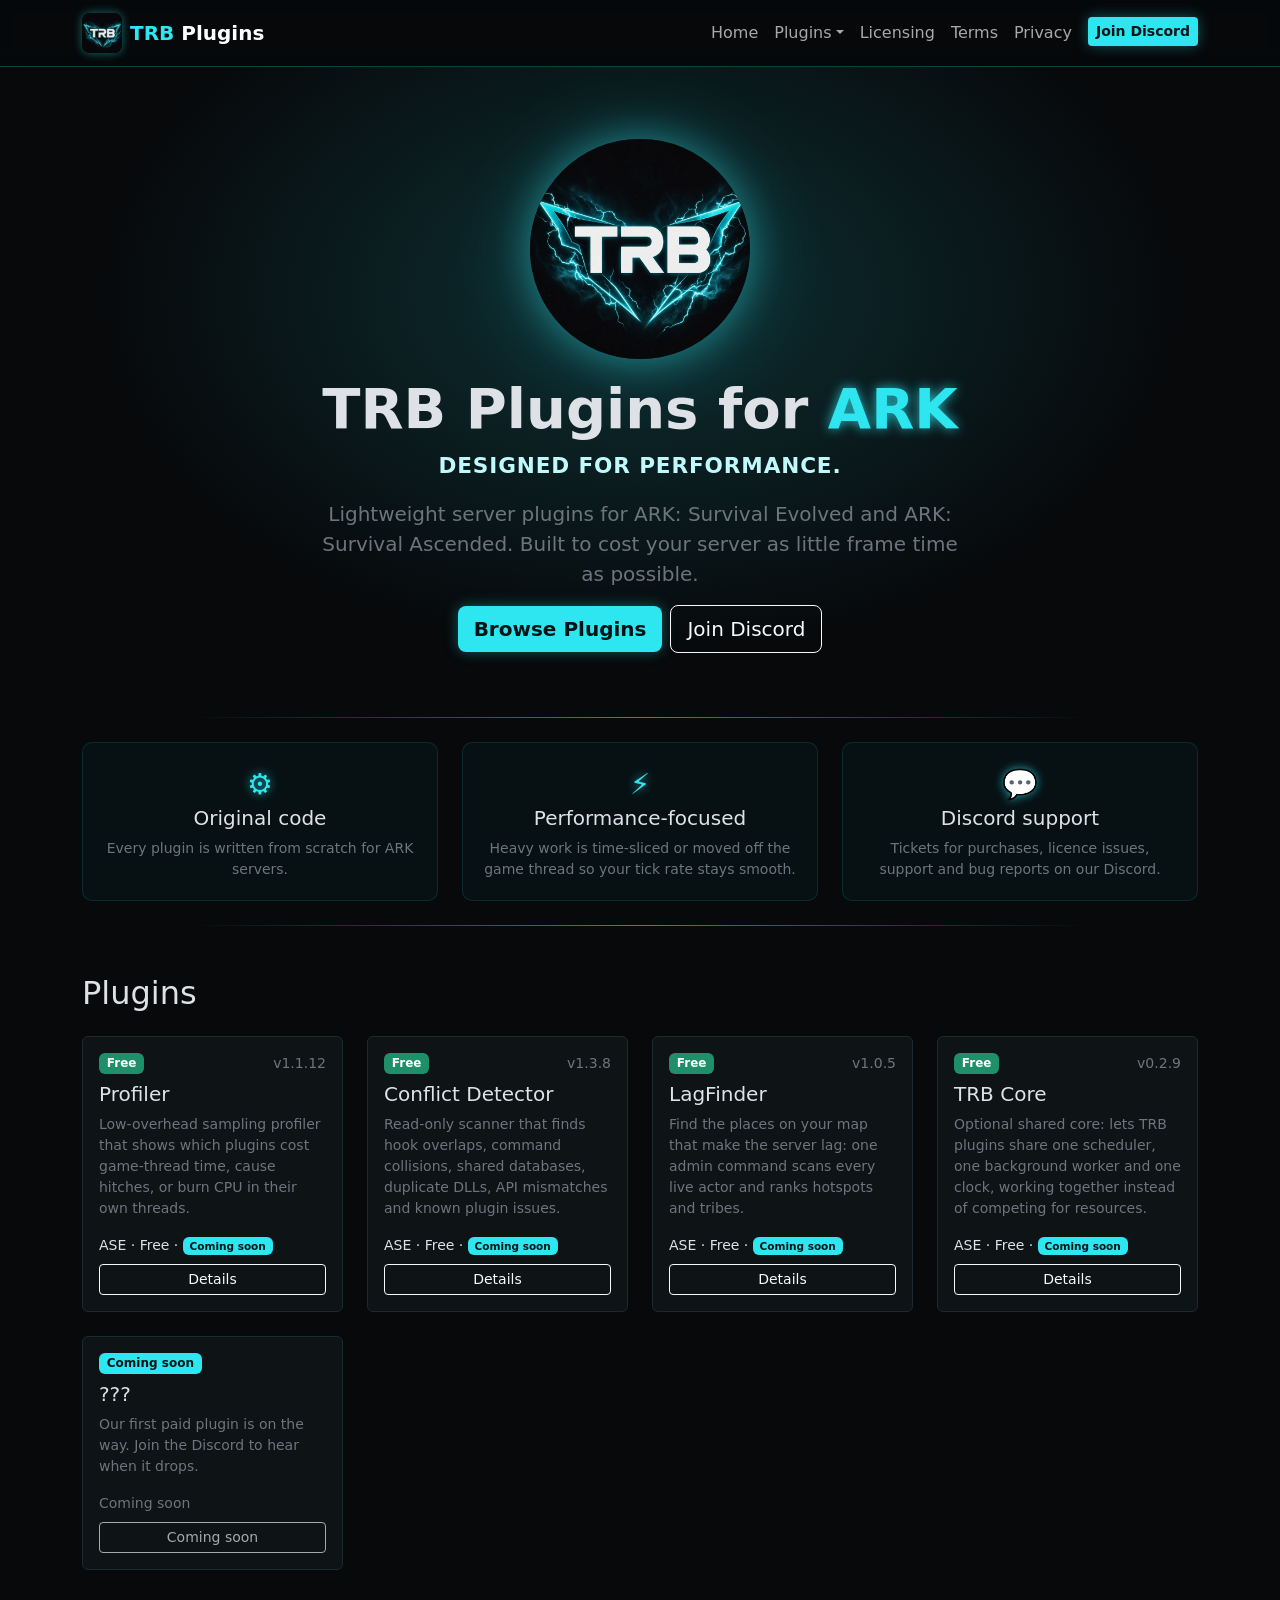
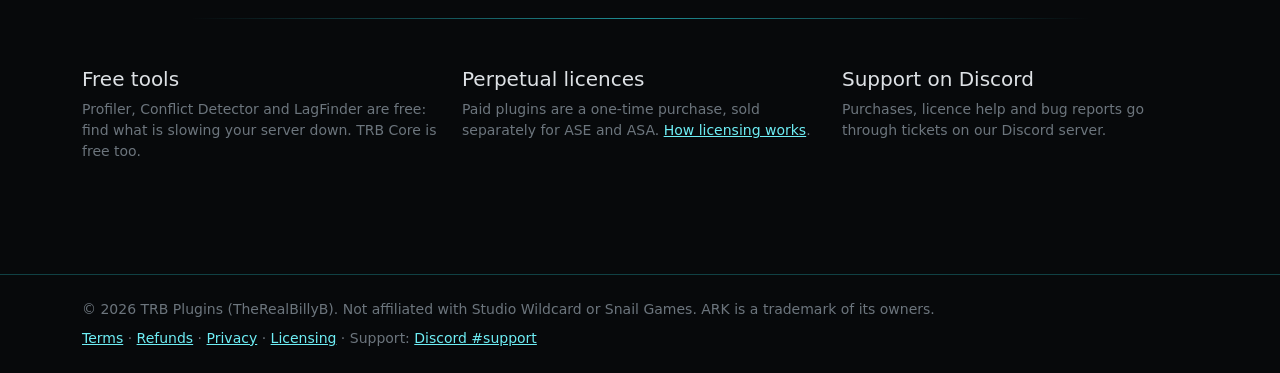
==== index.html @ 2f32173f "TRB Plugins website" ====
<!doctype html><html lang="en" data-bs-theme="dark"><head><meta charset="utf-8"><meta name="viewport" content="width=device-width,initial-scale=1">
<title>Home | TRB Plugins</title>
<link href="https://cdn.jsdelivr.net/npm/bootstrap@5.3.3/dist/css/bootstrap.min.css" rel="stylesheet">
<link href="assets/style.css" rel="stylesheet"><link rel="icon" href="favicon.ico"><link rel="apple-touch-icon" href="assets/apple-touch-icon.png"></head><body>
<nav class="navbar navbar-expand-md sticky-top glass-nav"><div class="container">
<a class="navbar-brand fw-bold d-flex align-items-center gap-2" href="index.html"><img src="assets/logo.jpg" alt="TRB logo" width="40" height="40" class="brand-logo"><span><span class="text-accent">TRB</span> Plugins</span></a>
<button class="navbar-toggler" type="button" data-bs-toggle="collapse" data-bs-target="#nav"><span class="navbar-toggler-icon"></span></button>
<div class="collapse navbar-collapse" id="nav"><ul class="navbar-nav ms-auto"><li class="nav-item"><a class="nav-link" href="index.html">Home</a></li><li class="nav-item dropdown hover-dd"><a class="nav-link dropdown-toggle" href="index.html#plugins" role="button" data-bs-toggle="dropdown" aria-expanded="false">Plugins</a><ul class="dropdown-menu dropdown-menu-dark"><li><a class="dropdown-item" href="free-plugins.html">Free Plugins</a></li><li><a class="dropdown-item" href="paid-plugins.html">Paid Plugins</a></li><li><hr class="dropdown-divider"></li><li><a class="dropdown-item" href="index.html#plugins">All plugins</a></li></ul></li><li class="nav-item"><a class="nav-link" href="licensing.html">Licensing</a></li><li class="nav-item"><a class="nav-link" href="terms.html">Terms</a></li><li class="nav-item"><a class="nav-link" href="privacy.html">Privacy</a></li>
<li class="nav-item ms-md-2"><a class="btn btn-accent btn-sm mt-1" href="https://discord.gg/Ec59jzYAnx">Join Discord</a></li></ul></div></div></nav>
<main><section class="hero text-center"><div class="bolts" aria-hidden="true"><span></span><span></span><span></span><span></span><span></span><span></span></div><div class="container position-relative">
<img src="assets/logo.jpg" alt="TRB logo" class="hero-logo mb-3" width="220" height="220">
<h1 class="display-4 fw-bold">TRB Plugins for <span class="text-accent glow-text">ARK</span></h1>
<p class="tagline">Designed for performance.</p>
<p class="lead text-secondary col-lg-7 mx-auto">Lightweight server plugins for ARK: Survival Evolved and ARK: Survival Ascended. Built to cost your server as little frame time as possible.</p>
<a href="#plugins" class="btn btn-accent btn-lg me-2">Browse Plugins</a><a href="https://discord.gg/Ec59jzYAnx" class="btn btn-outline-light btn-lg">Join Discord</a></div></section>
<div class="divider"></div><section class="container py-4"><div class="row g-4 text-center why">
<div class="col-md-4"><div class="why-item"><div class="why-ico">&#9881;</div><h5>Original code</h5><p class="small text-secondary mb-0">Every plugin is written from scratch for ARK servers.</p></div></div>
<div class="col-md-4"><div class="why-item"><div class="why-ico">&#9889;</div><h5>Performance-focused</h5><p class="small text-secondary mb-0">Heavy work is time-sliced or moved off the game thread so your tick rate stays smooth.</p></div></div>
<div class="col-md-4"><div class="why-item"><div class="why-ico">&#128172;</div><h5>Discord support</h5><p class="small text-secondary mb-0">Tickets for purchases, licence issues, support and bug reports on our Discord.</p></div></div></div></section>
<div class="divider"></div><section id="plugins" class="container py-5"><h2 class="mb-4">Plugins</h2><div class="row g-4"><div class="col-md-6 col-lg-3"><div class="card plugin-card h-100"><div class="card-body d-flex flex-column">
<div class="d-flex justify-content-between mb-2"><span class="badge badge-free">Free</span><small class="text-secondary">v1.1.12</small></div>
<h5 class="card-title">Profiler</h5><p class="card-text small text-secondary flex-grow-1">Low-overhead sampling profiler that shows which plugins cost game-thread time, cause hitches, or burn CPU in their own threads.</p>
<p class="small mb-2">ASE &middot; Free &middot; <span class="badge badge-paid">Coming soon</span></p>
<a href="profiler.html" class="btn btn-outline-light btn-sm">Details</a></div></div></div><div class="col-md-6 col-lg-3"><div class="card plugin-card h-100"><div class="card-body d-flex flex-column">
<div class="d-flex justify-content-between mb-2"><span class="badge badge-free">Free</span><small class="text-secondary">v1.3.8</small></div>
<h5 class="card-title">Conflict Detector</h5><p class="card-text small text-secondary flex-grow-1">Read-only scanner that finds hook overlaps, command collisions, shared databases, duplicate DLLs, API mismatches and known plugin issues.</p>
<p class="small mb-2">ASE &middot; Free &middot; <span class="badge badge-paid">Coming soon</span></p>
<a href="conflict-detector.html" class="btn btn-outline-light btn-sm">Details</a></div></div></div><div class="col-md-6 col-lg-3"><div class="card plugin-card h-100"><div class="card-body d-flex flex-column">
<div class="d-flex justify-content-between mb-2"><span class="badge badge-free">Free</span><small class="text-secondary">v1.0.5</small></div>
<h5 class="card-title">LagFinder</h5><p class="card-text small text-secondary flex-grow-1">Find the places on your map that make the server lag: one admin command scans every live actor and ranks hotspots and tribes.</p>
<p class="small mb-2">ASE &middot; Free &middot; <span class="badge badge-paid">Coming soon</span></p>
<a href="lagfinder.html" class="btn btn-outline-light btn-sm">Details</a></div></div></div><div class="col-md-6 col-lg-3"><div class="card plugin-card h-100"><div class="card-body d-flex flex-column">
<div class="d-flex justify-content-between mb-2"><span class="badge badge-free">Free</span><small class="text-secondary">v0.2.9</small></div>
<h5 class="card-title">TRB Core</h5><p class="card-text small text-secondary flex-grow-1">Optional shared core: lets TRB plugins share one scheduler, one background worker and one clock, working together instead of competing for resources.</p>
<p class="small mb-2">ASE &middot; Free &middot; <span class="badge badge-paid">Coming soon</span></p>
<a href="core.html" class="btn btn-outline-light btn-sm">Details</a></div></div></div><div class="col-md-6 col-lg-3"><div class="card plugin-card h-100"><div class="card-body d-flex flex-column">
<div class="d-flex justify-content-between mb-2"><span class="badge badge-paid">Coming soon</span><small class="text-secondary"></small></div>
<h5 class="card-title">&#63;&#63;&#63;</h5><p class="card-text small text-secondary flex-grow-1">Our first paid plugin is on the way. Join the Discord to hear when it drops.</p>
<p class="small mb-2 text-secondary">Coming soon</p>
<span class="btn btn-outline-light btn-sm disabled" aria-disabled="true">Coming soon</span></div></div></div></div>
<div class="divider my-5"></div><div class="row g-4"><div class="col-md-4"><h5>Free tools</h5><p class="small text-secondary">Profiler, Conflict Detector and LagFinder are free: find what is slowing your server down. TRB Core is free too.</p></div>
<div class="col-md-4"><h5>Perpetual licences</h5><p class="small text-secondary">Paid plugins are a one-time purchase, sold separately for ASE and ASA. <a href="licensing.html">How licensing works</a>.</p></div>
<div class="col-md-4"><h5>Support on Discord</h5><p class="small text-secondary">Purchases, licence help and bug reports go through tickets on our Discord server.</p></div></div></section></main>
<footer class="border-top border-accent-subtle py-4 mt-5 small text-secondary"><div class="container d-flex flex-wrap justify-content-between gap-2">
<div>&copy; 2026 TRB Plugins (TheRealBillyB). Not affiliated with Studio Wildcard or Snail Games. ARK is a trademark of its owners.</div>
<div><a href="terms.html">Terms</a> &middot; <a href="refunds.html">Refunds</a> &middot; <a href="privacy.html">Privacy</a> &middot; <a href="licensing.html">Licensing</a> &middot; Support: <a href="https://discord.gg/wGnuQbdYXY">Discord #support</a></div></div></footer>
<script src="https://cdn.jsdelivr.net/npm/bootstrap@5.3.3/dist/js/bootstrap.bundle.min.js"></script></body></html>
---- assets/style.css ----
:root{--accent:#2ee6f0;--accent-d:#12b5c4}
body{background:#07090b}
.text-accent{color:var(--accent)!important}
.btn-accent{background:var(--accent);color:#031417;border:none;font-weight:600;box-shadow:0 0 14px rgba(46,230,240,.35)}
.btn-accent:hover{background:#7ff3f8;color:#031417;box-shadow:0 0 22px rgba(46,230,240,.7)}
.glass-nav{background:rgba(7,9,11,.85);backdrop-filter:blur(8px);border-bottom:1px solid rgba(46,230,240,.25)}
.brand-logo{border-radius:8px;box-shadow:0 0 10px rgba(46,230,240,.45)}
.border-accent-subtle{border-color:rgba(46,230,240,.25)!important}
@media (min-width:768px){.hover-dd:hover>.dropdown-menu{display:block;margin-top:0}}
.dropdown-menu{border-color:rgba(46,230,240,.3)}
.hero{position:relative;overflow:hidden;padding:4.5rem 0 4rem;background:radial-gradient(ellipse at 50% 35%,rgba(46,230,240,.18) 0%,rgba(7,9,11,0) 60%),#07090b}
.hero-logo{border-radius:50%;object-fit:cover;box-shadow:0 0 40px rgba(46,230,240,.45),0 0 90px rgba(46,230,240,.2);animation:pulse 4s ease-in-out infinite}
@keyframes pulse{50%{box-shadow:0 0 60px rgba(46,230,240,.7),0 0 120px rgba(46,230,240,.3)}}
.glow-text{text-shadow:0 0 12px rgba(46,230,240,.8)}
.tagline{font-size:1.35rem;font-weight:600;letter-spacing:.04em;color:#bff9fc;text-transform:uppercase}
.bolts span{position:absolute;top:-20%;width:2px;height:140%;background:linear-gradient(transparent,rgba(46,230,240,.55),transparent);filter:blur(1px);opacity:0;transform:skewX(-20deg);animation:bolt 7s linear infinite}
.bolts span:nth-child(1){left:8%;animation-delay:0s}.bolts span:nth-child(2){left:22%;animation-delay:2.3s}.bolts span:nth-child(3){left:38%;animation-delay:4.1s}
.bolts span:nth-child(4){left:63%;animation-delay:1.2s}.bolts span:nth-child(5){left:79%;animation-delay:3.4s}.bolts span:nth-child(6){left:92%;animation-delay:5.5s}
@keyframes bolt{0%,88%,100%{opacity:0}90%{opacity:.9}92%{opacity:.2}94%{opacity:.7}}
@media (prefers-reduced-motion:reduce){.bolts span,.hero-logo{animation:none}}
.divider{height:1px;max-width:900px;margin:0 auto;background:linear-gradient(90deg,transparent,rgba(46,230,240,.6),transparent)}
.why-item{padding:1.25rem;border-radius:10px;background:rgba(46,230,240,.04);border:1px solid rgba(46,230,240,.12);height:100%}
.why-ico{font-size:1.8rem;color:var(--accent);text-shadow:0 0 10px rgba(46,230,240,.7)}
.card{background:#0e1316;border-color:#1c2a30}
.plugin-card{transition:transform .2s,box-shadow .2s,border-color .2s}
.plugin-card:hover{transform:translateY(-4px);border-color:rgba(46,230,240,.6);box-shadow:0 0 22px rgba(46,230,240,.25)}
.page-head{padding:3rem 0 2rem;background:radial-gradient(ellipse at top,rgba(46,230,240,.12),transparent 70%)}
.badge-free{background:#1f8f6a}.badge-paid{background:var(--accent);color:#031417}
.ph{background:#5a1f1f;color:#ffd0d0;padding:0 .3em;border-radius:3px}
.draft{border:2px dashed #c94;padding:.75rem 1rem;border-radius:6px;background:#2a2112}
a{color:#6eeef5}code{color:#8ff3f8}
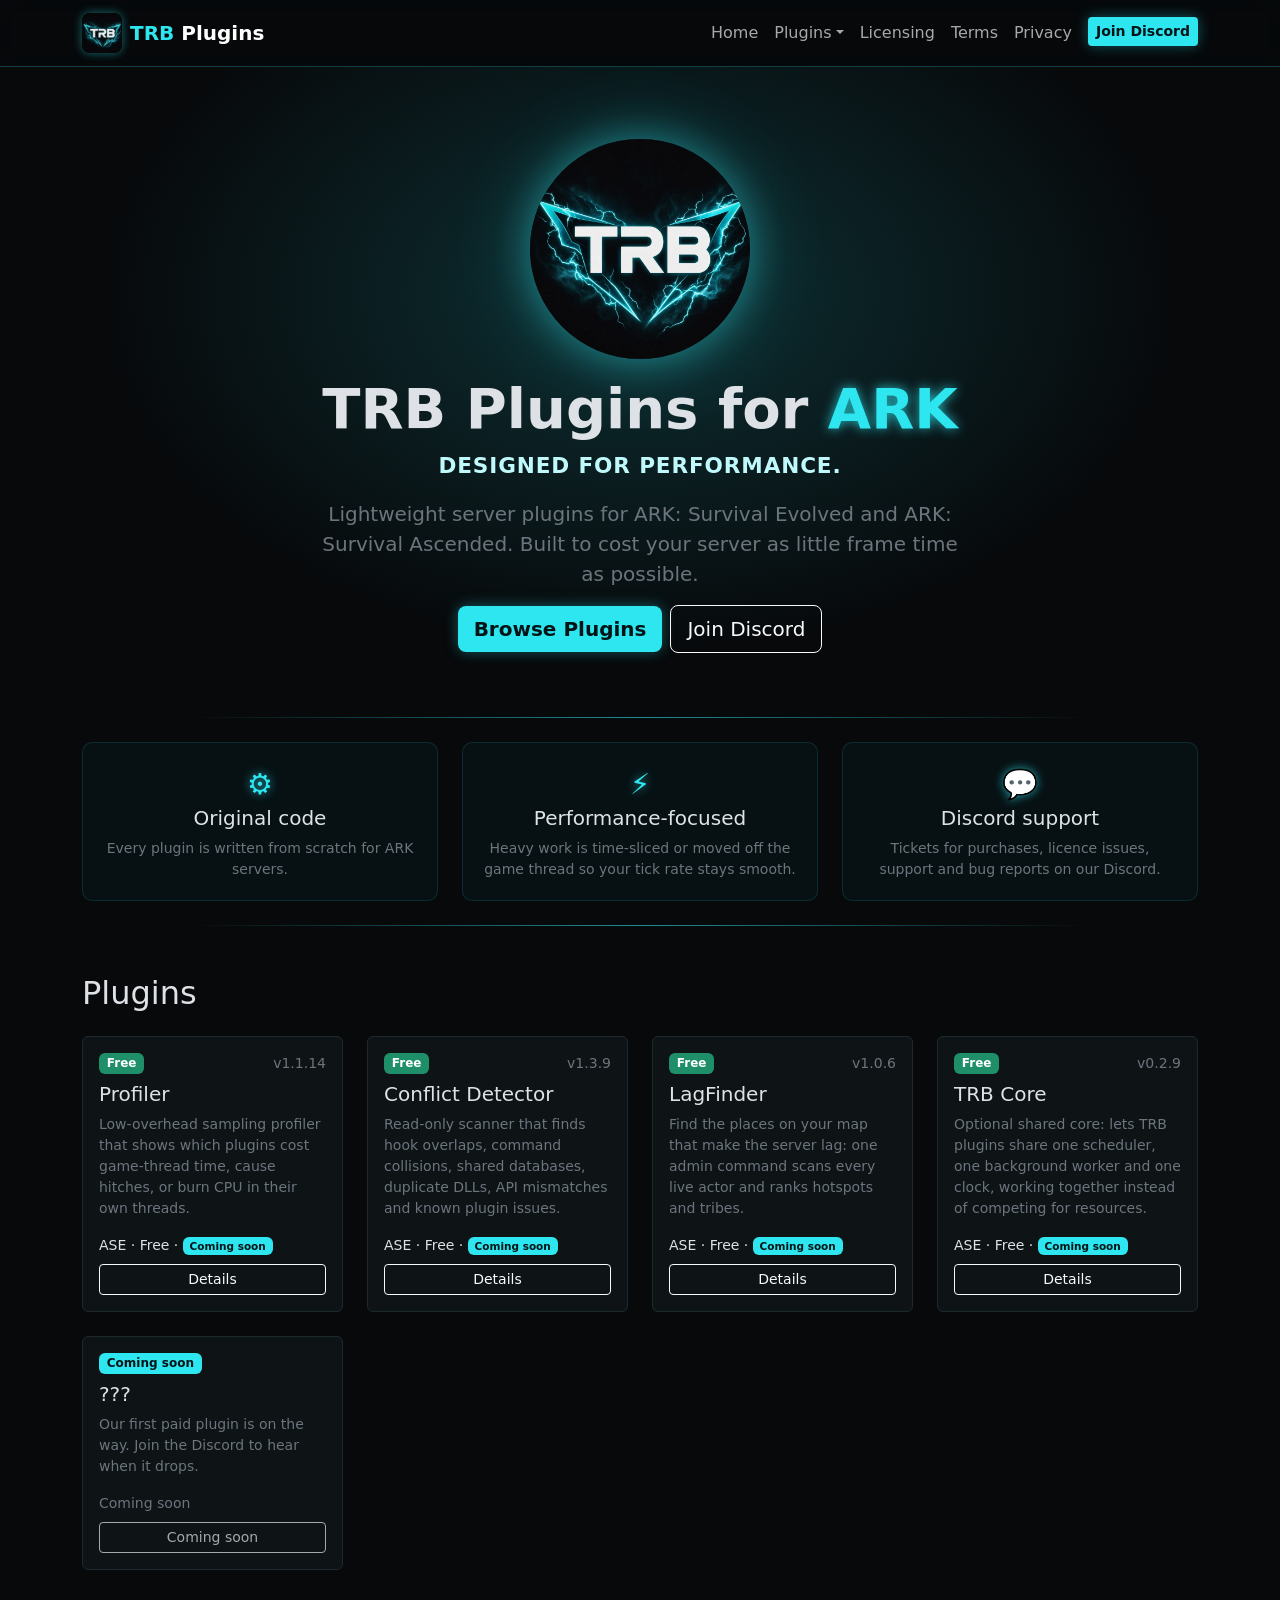
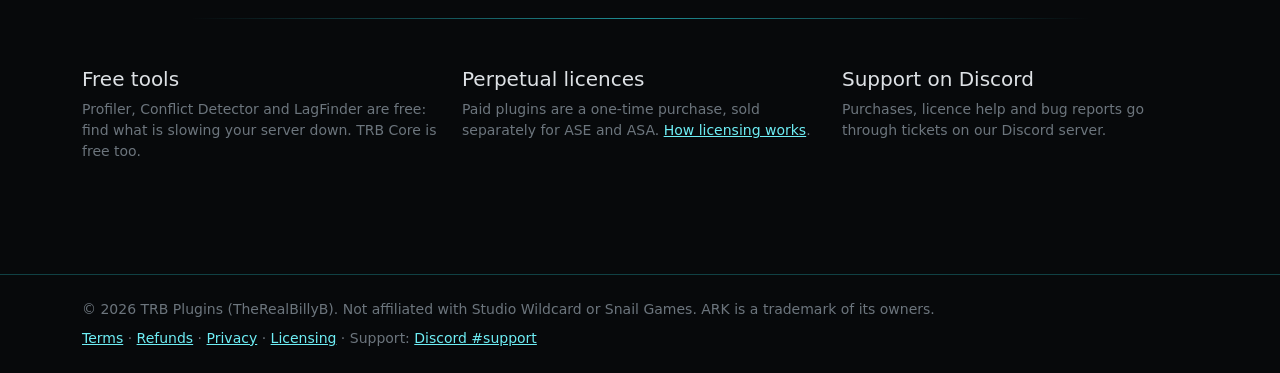
==== commit fc9a30cc: "Versions: Profiler 1.1.14, Conflict Detector 1.3.9, LagFinder 1.0.6 (all still coming soon)" ====
--- a/index.html
+++ b/index.html
@@ -18,15 +18,15 @@
 <div class="col-md-4"><div class="why-item"><div class="why-ico">&#9889;</div><h5>Performance-focused</h5><p class="small text-secondary mb-0">Heavy work is time-sliced or moved off the game thread so your tick rate stays smooth.</p></div></div>
 <div class="col-md-4"><div class="why-item"><div class="why-ico">&#128172;</div><h5>Discord support</h5><p class="small text-secondary mb-0">Tickets for purchases, licence issues, support and bug reports on our Discord.</p></div></div></div></section>
 <div class="divider"></div><section id="plugins" class="container py-5"><h2 class="mb-4">Plugins</h2><div class="row g-4"><div class="col-md-6 col-lg-3"><div class="card plugin-card h-100"><div class="card-body d-flex flex-column">
-<div class="d-flex justify-content-between mb-2"><span class="badge badge-free">Free</span><small class="text-secondary">v1.1.12</small></div>
+<div class="d-flex justify-content-between mb-2"><span class="badge badge-free">Free</span><small class="text-secondary">v1.1.14</small></div>
 <h5 class="card-title">Profiler</h5><p class="card-text small text-secondary flex-grow-1">Low-overhead sampling profiler that shows which plugins cost game-thread time, cause hitches, or burn CPU in their own threads.</p>
 <p class="small mb-2">ASE &middot; Free &middot; <span class="badge badge-paid">Coming soon</span></p>
 <a href="profiler.html" class="btn btn-outline-light btn-sm">Details</a></div></div></div><div class="col-md-6 col-lg-3"><div class="card plugin-card h-100"><div class="card-body d-flex flex-column">
-<div class="d-flex justify-content-between mb-2"><span class="badge badge-free">Free</span><small class="text-secondary">v1.3.8</small></div>
+<div class="d-flex justify-content-between mb-2"><span class="badge badge-free">Free</span><small class="text-secondary">v1.3.9</small></div>
 <h5 class="card-title">Conflict Detector</h5><p class="card-text small text-secondary flex-grow-1">Read-only scanner that finds hook overlaps, command collisions, shared databases, duplicate DLLs, API mismatches and known plugin issues.</p>
 <p class="small mb-2">ASE &middot; Free &middot; <span class="badge badge-paid">Coming soon</span></p>
 <a href="conflict-detector.html" class="btn btn-outline-light btn-sm">Details</a></div></div></div><div class="col-md-6 col-lg-3"><div class="card plugin-card h-100"><div class="card-body d-flex flex-column">
-<div class="d-flex justify-content-between mb-2"><span class="badge badge-free">Free</span><small class="text-secondary">v1.0.5</small></div>
+<div class="d-flex justify-content-between mb-2"><span class="badge badge-free">Free</span><small class="text-secondary">v1.0.6</small></div>
 <h5 class="card-title">LagFinder</h5><p class="card-text small text-secondary flex-grow-1">Find the places on your map that make the server lag: one admin command scans every live actor and ranks hotspots and tribes.</p>
 <p class="small mb-2">ASE &middot; Free &middot; <span class="badge badge-paid">Coming soon</span></p>
 <a href="lagfinder.html" class="btn btn-outline-light btn-sm">Details</a></div></div></div><div class="col-md-6 col-lg-3"><div class="card plugin-card h-100"><div class="card-body d-flex flex-column">
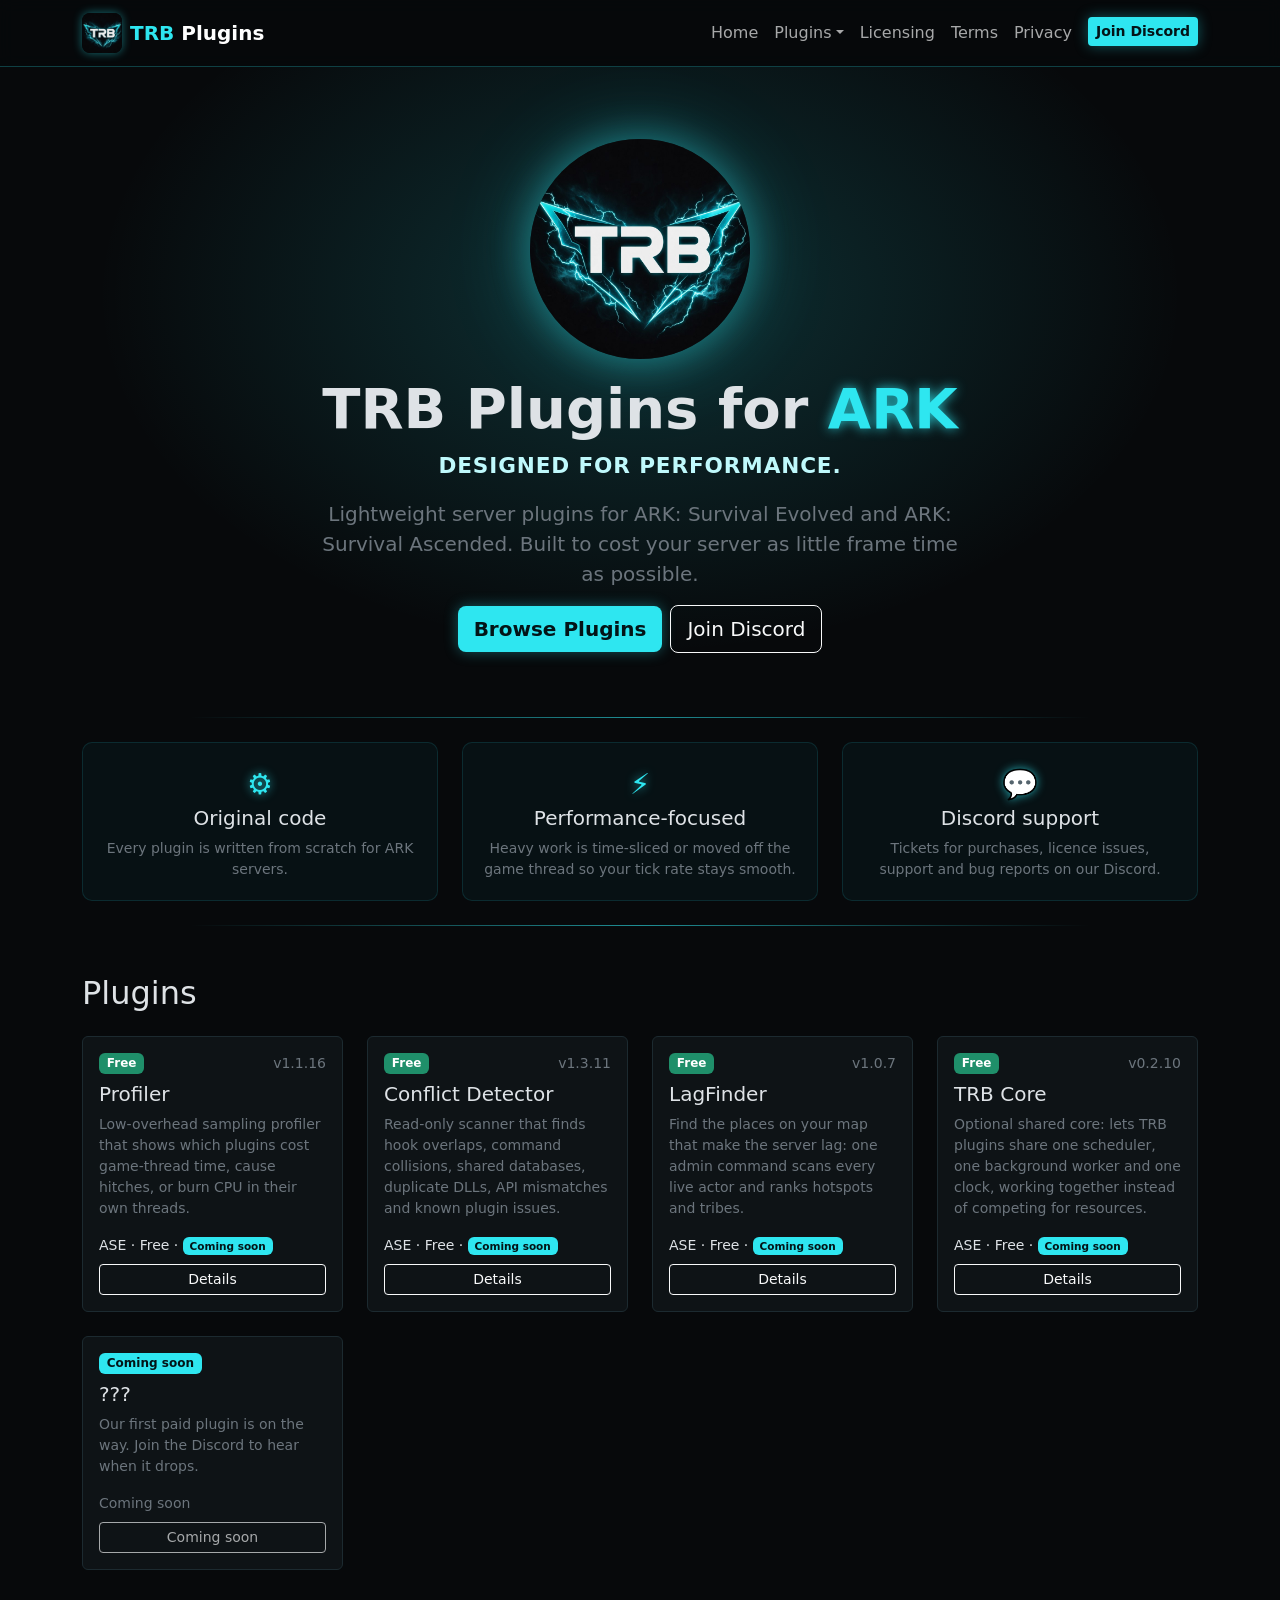
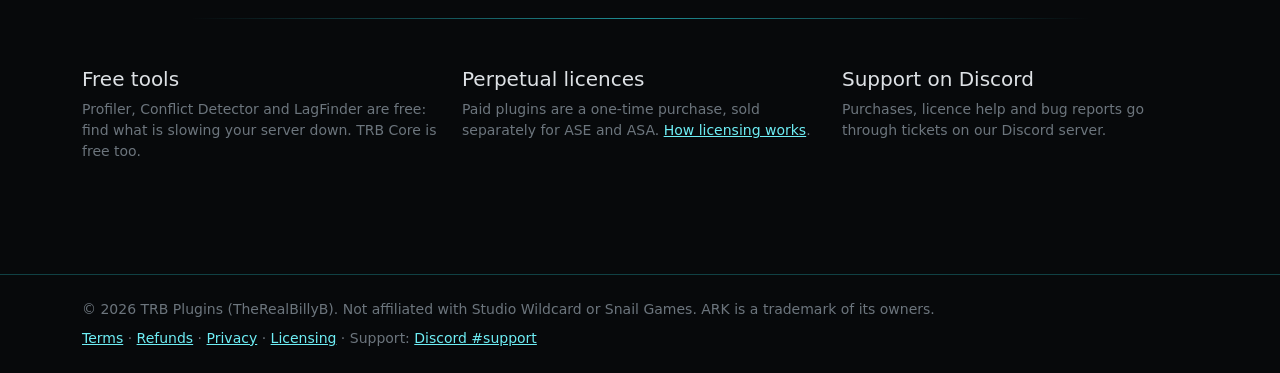
==== commit 3d68908c: "Versions: Profiler 1.1.16, Conflict Detector 1.3.11, LagFinder 1.0.7, Core 0.2.10; drop preview-comm" ====
--- a/index.html
+++ b/index.html
@@ -18,19 +18,19 @@
 <div class="col-md-4"><div class="why-item"><div class="why-ico">&#9889;</div><h5>Performance-focused</h5><p class="small text-secondary mb-0">Heavy work is time-sliced or moved off the game thread so your tick rate stays smooth.</p></div></div>
 <div class="col-md-4"><div class="why-item"><div class="why-ico">&#128172;</div><h5>Discord support</h5><p class="small text-secondary mb-0">Tickets for purchases, licence issues, support and bug reports on our Discord.</p></div></div></div></section>
 <div class="divider"></div><section id="plugins" class="container py-5"><h2 class="mb-4">Plugins</h2><div class="row g-4"><div class="col-md-6 col-lg-3"><div class="card plugin-card h-100"><div class="card-body d-flex flex-column">
-<div class="d-flex justify-content-between mb-2"><span class="badge badge-free">Free</span><small class="text-secondary">v1.1.14</small></div>
+<div class="d-flex justify-content-between mb-2"><span class="badge badge-free">Free</span><small class="text-secondary">v1.1.16</small></div>
 <h5 class="card-title">Profiler</h5><p class="card-text small text-secondary flex-grow-1">Low-overhead sampling profiler that shows which plugins cost game-thread time, cause hitches, or burn CPU in their own threads.</p>
 <p class="small mb-2">ASE &middot; Free &middot; <span class="badge badge-paid">Coming soon</span></p>
 <a href="profiler.html" class="btn btn-outline-light btn-sm">Details</a></div></div></div><div class="col-md-6 col-lg-3"><div class="card plugin-card h-100"><div class="card-body d-flex flex-column">
-<div class="d-flex justify-content-between mb-2"><span class="badge badge-free">Free</span><small class="text-secondary">v1.3.9</small></div>
+<div class="d-flex justify-content-between mb-2"><span class="badge badge-free">Free</span><small class="text-secondary">v1.3.11</small></div>
 <h5 class="card-title">Conflict Detector</h5><p class="card-text small text-secondary flex-grow-1">Read-only scanner that finds hook overlaps, command collisions, shared databases, duplicate DLLs, API mismatches and known plugin issues.</p>
 <p class="small mb-2">ASE &middot; Free &middot; <span class="badge badge-paid">Coming soon</span></p>
 <a href="conflict-detector.html" class="btn btn-outline-light btn-sm">Details</a></div></div></div><div class="col-md-6 col-lg-3"><div class="card plugin-card h-100"><div class="card-body d-flex flex-column">
-<div class="d-flex justify-content-between mb-2"><span class="badge badge-free">Free</span><small class="text-secondary">v1.0.6</small></div>
+<div class="d-flex justify-content-between mb-2"><span class="badge badge-free">Free</span><small class="text-secondary">v1.0.7</small></div>
 <h5 class="card-title">LagFinder</h5><p class="card-text small text-secondary flex-grow-1">Find the places on your map that make the server lag: one admin command scans every live actor and ranks hotspots and tribes.</p>
 <p class="small mb-2">ASE &middot; Free &middot; <span class="badge badge-paid">Coming soon</span></p>
 <a href="lagfinder.html" class="btn btn-outline-light btn-sm">Details</a></div></div></div><div class="col-md-6 col-lg-3"><div class="card plugin-card h-100"><div class="card-body d-flex flex-column">
-<div class="d-flex justify-content-between mb-2"><span class="badge badge-free">Free</span><small class="text-secondary">v0.2.9</small></div>
+<div class="d-flex justify-content-between mb-2"><span class="badge badge-free">Free</span><small class="text-secondary">v0.2.10</small></div>
 <h5 class="card-title">TRB Core</h5><p class="card-text small text-secondary flex-grow-1">Optional shared core: lets TRB plugins share one scheduler, one background worker and one clock, working together instead of competing for resources.</p>
 <p class="small mb-2">ASE &middot; Free &middot; <span class="badge badge-paid">Coming soon</span></p>
 <a href="core.html" class="btn btn-outline-light btn-sm">Details</a></div></div></div><div class="col-md-6 col-lg-3"><div class="card plugin-card h-100"><div class="card-body d-flex flex-column">
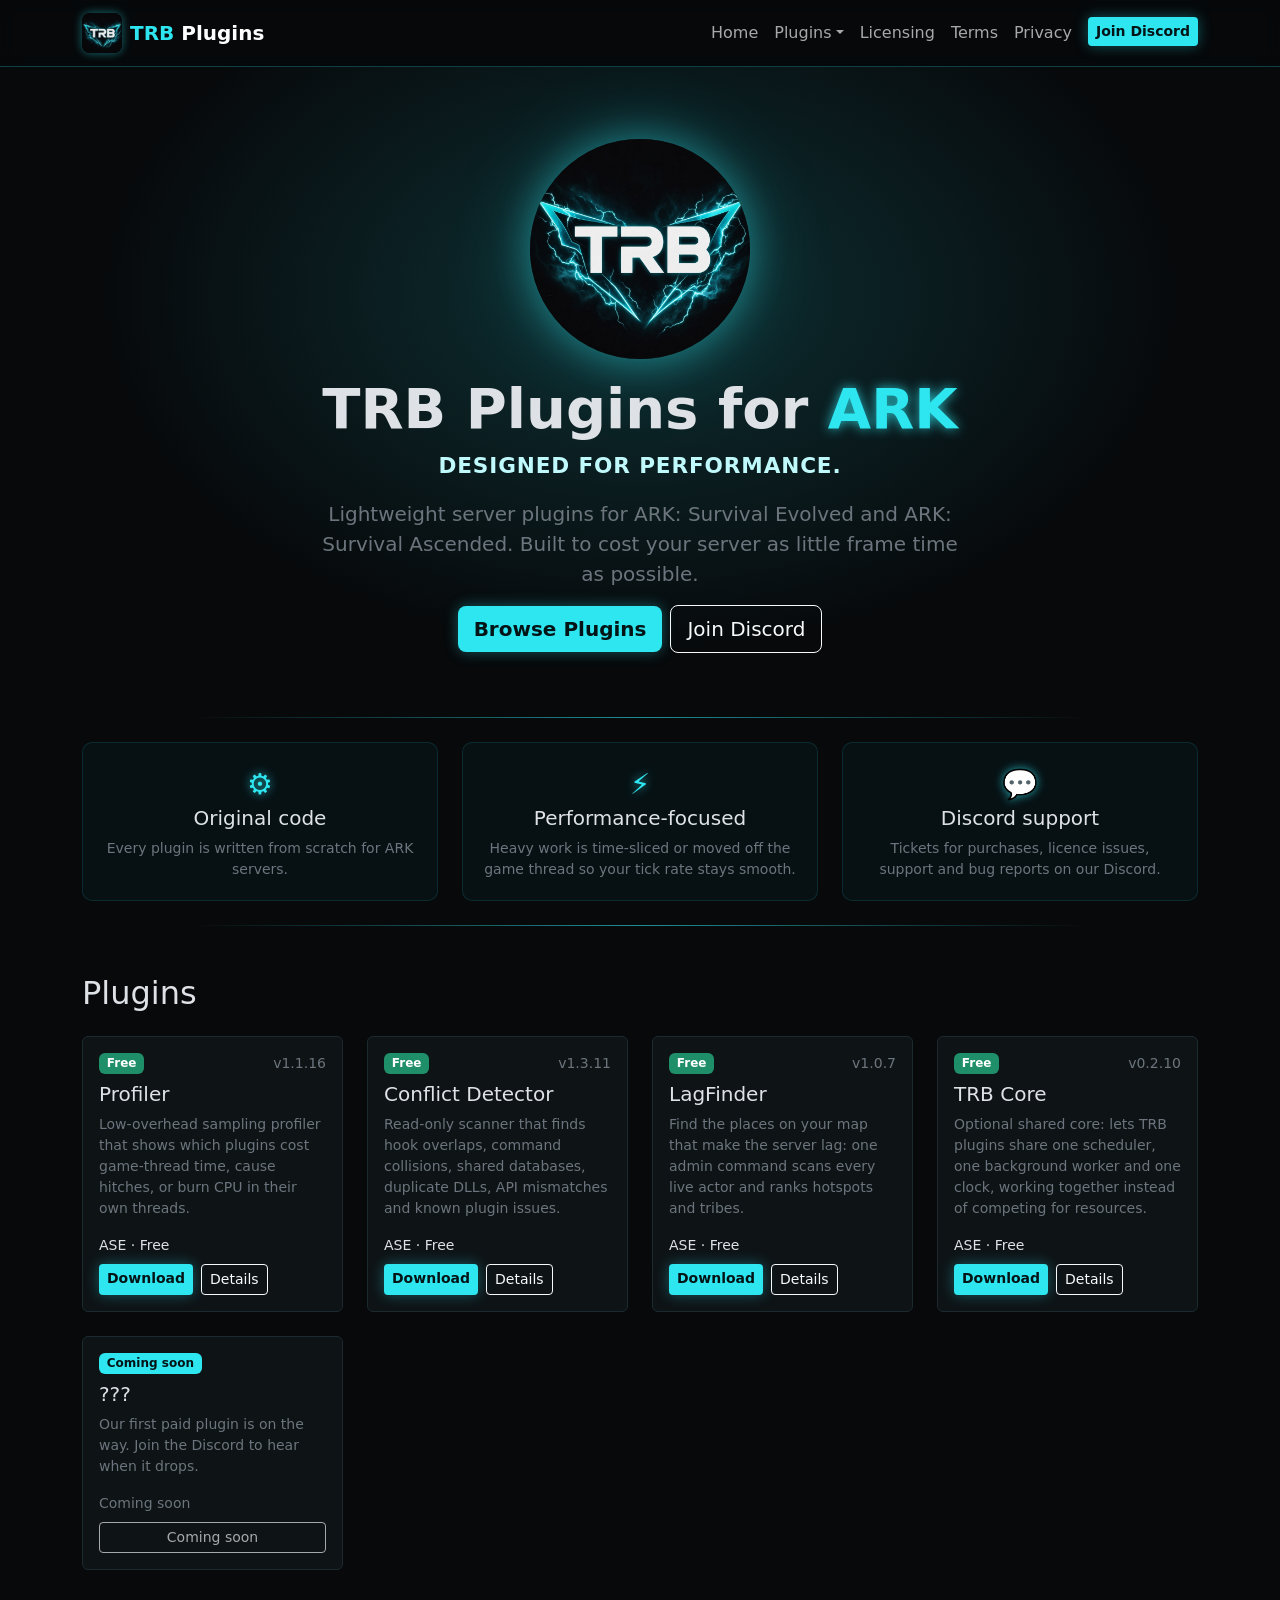
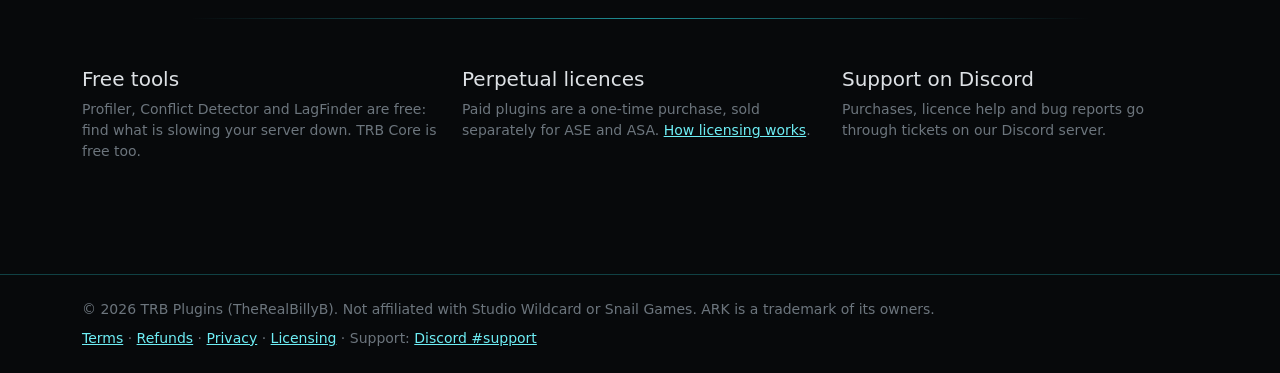
==== commit 2f88ebc0: "release free plugins: download buttons for Profiler, Conflict Detector, LagFinder, Core" ====
--- a/index.html
+++ b/index.html
@@ -20,20 +20,20 @@
 <div class="divider"></div><section id="plugins" class="container py-5"><h2 class="mb-4">Plugins</h2><div class="row g-4"><div class="col-md-6 col-lg-3"><div class="card plugin-card h-100"><div class="card-body d-flex flex-column">
 <div class="d-flex justify-content-between mb-2"><span class="badge badge-free">Free</span><small class="text-secondary">v1.1.16</small></div>
 <h5 class="card-title">Profiler</h5><p class="card-text small text-secondary flex-grow-1">Low-overhead sampling profiler that shows which plugins cost game-thread time, cause hitches, or burn CPU in their own threads.</p>
-<p class="small mb-2">ASE &middot; Free &middot; <span class="badge badge-paid">Coming soon</span></p>
-<a href="profiler.html" class="btn btn-outline-light btn-sm">Details</a></div></div></div><div class="col-md-6 col-lg-3"><div class="card plugin-card h-100"><div class="card-body d-flex flex-column">
+<p class="small mb-2">ASE &middot; Free</p>
+<div class="d-flex gap-2"><a href="https://github.com/TheRealBillyB/TRB-Plugins/releases/download/TRB_PluginProfiler-v1.1.16/TRB_PluginProfiler-1.1.16.zip" class="btn btn-accent btn-sm">Download</a><a href="profiler.html" class="btn btn-outline-light btn-sm">Details</a></div></div></div></div><div class="col-md-6 col-lg-3"><div class="card plugin-card h-100"><div class="card-body d-flex flex-column">
 <div class="d-flex justify-content-between mb-2"><span class="badge badge-free">Free</span><small class="text-secondary">v1.3.11</small></div>
 <h5 class="card-title">Conflict Detector</h5><p class="card-text small text-secondary flex-grow-1">Read-only scanner that finds hook overlaps, command collisions, shared databases, duplicate DLLs, API mismatches and known plugin issues.</p>
-<p class="small mb-2">ASE &middot; Free &middot; <span class="badge badge-paid">Coming soon</span></p>
-<a href="conflict-detector.html" class="btn btn-outline-light btn-sm">Details</a></div></div></div><div class="col-md-6 col-lg-3"><div class="card plugin-card h-100"><div class="card-body d-flex flex-column">
+<p class="small mb-2">ASE &middot; Free</p>
+<div class="d-flex gap-2"><a href="https://github.com/TheRealBillyB/TRB-Plugins/releases/download/TRB_PluginConflictDetector-v1.3.11/TRB_PluginConflictDetector-1.3.11.zip" class="btn btn-accent btn-sm">Download</a><a href="conflict-detector.html" class="btn btn-outline-light btn-sm">Details</a></div></div></div></div><div class="col-md-6 col-lg-3"><div class="card plugin-card h-100"><div class="card-body d-flex flex-column">
 <div class="d-flex justify-content-between mb-2"><span class="badge badge-free">Free</span><small class="text-secondary">v1.0.7</small></div>
 <h5 class="card-title">LagFinder</h5><p class="card-text small text-secondary flex-grow-1">Find the places on your map that make the server lag: one admin command scans every live actor and ranks hotspots and tribes.</p>
-<p class="small mb-2">ASE &middot; Free &middot; <span class="badge badge-paid">Coming soon</span></p>
-<a href="lagfinder.html" class="btn btn-outline-light btn-sm">Details</a></div></div></div><div class="col-md-6 col-lg-3"><div class="card plugin-card h-100"><div class="card-body d-flex flex-column">
+<p class="small mb-2">ASE &middot; Free</p>
+<div class="d-flex gap-2"><a href="https://github.com/TheRealBillyB/TRB-Plugins/releases/download/TRB_LagFinder-v1.0.7/TRB_LagFinder-1.0.7.zip" class="btn btn-accent btn-sm">Download</a><a href="lagfinder.html" class="btn btn-outline-light btn-sm">Details</a></div></div></div></div><div class="col-md-6 col-lg-3"><div class="card plugin-card h-100"><div class="card-body d-flex flex-column">
 <div class="d-flex justify-content-between mb-2"><span class="badge badge-free">Free</span><small class="text-secondary">v0.2.10</small></div>
 <h5 class="card-title">TRB Core</h5><p class="card-text small text-secondary flex-grow-1">Optional shared core: lets TRB plugins share one scheduler, one background worker and one clock, working together instead of competing for resources.</p>
-<p class="small mb-2">ASE &middot; Free &middot; <span class="badge badge-paid">Coming soon</span></p>
-<a href="core.html" class="btn btn-outline-light btn-sm">Details</a></div></div></div><div class="col-md-6 col-lg-3"><div class="card plugin-card h-100"><div class="card-body d-flex flex-column">
+<p class="small mb-2">ASE &middot; Free</p>
+<div class="d-flex gap-2"><a href="https://github.com/TheRealBillyB/TRB-Plugins/releases/download/TRB_Core-v0.2.10/TRB_Core-0.2.10.zip" class="btn btn-accent btn-sm">Download</a><a href="core.html" class="btn btn-outline-light btn-sm">Details</a></div></div></div></div><div class="col-md-6 col-lg-3"><div class="card plugin-card h-100"><div class="card-body d-flex flex-column">
 <div class="d-flex justify-content-between mb-2"><span class="badge badge-paid">Coming soon</span><small class="text-secondary"></small></div>
 <h5 class="card-title">&#63;&#63;&#63;</h5><p class="card-text small text-secondary flex-grow-1">Our first paid plugin is on the way. Join the Discord to hear when it drops.</p>
 <p class="small mb-2 text-secondary">Coming soon</p>
--- a/assets/style.css
+++ b/assets/style.css
@@ -29,3 +29,6 @@
 .ph{background:#5a1f1f;color:#ffd0d0;padding:0 .3em;border-radius:3px}
 .draft{border:2px dashed #c94;padding:.75rem 1rem;border-radius:6px;background:#2a2112}
 a{color:#6eeef5}code{color:#8ff3f8}
+.checkout-card{border-color:rgba(46,230,240,.3);box-shadow:0 0 22px rgba(46,230,240,.12)}
+.checkout-card .form-control,.checkout-card .form-select{background-color:#0a0f12;border-color:#1c2a30}
+.checkout-card .form-control:focus,.checkout-card .form-select:focus{border-color:var(--accent);box-shadow:0 0 0 .2rem rgba(46,230,240,.25)}
